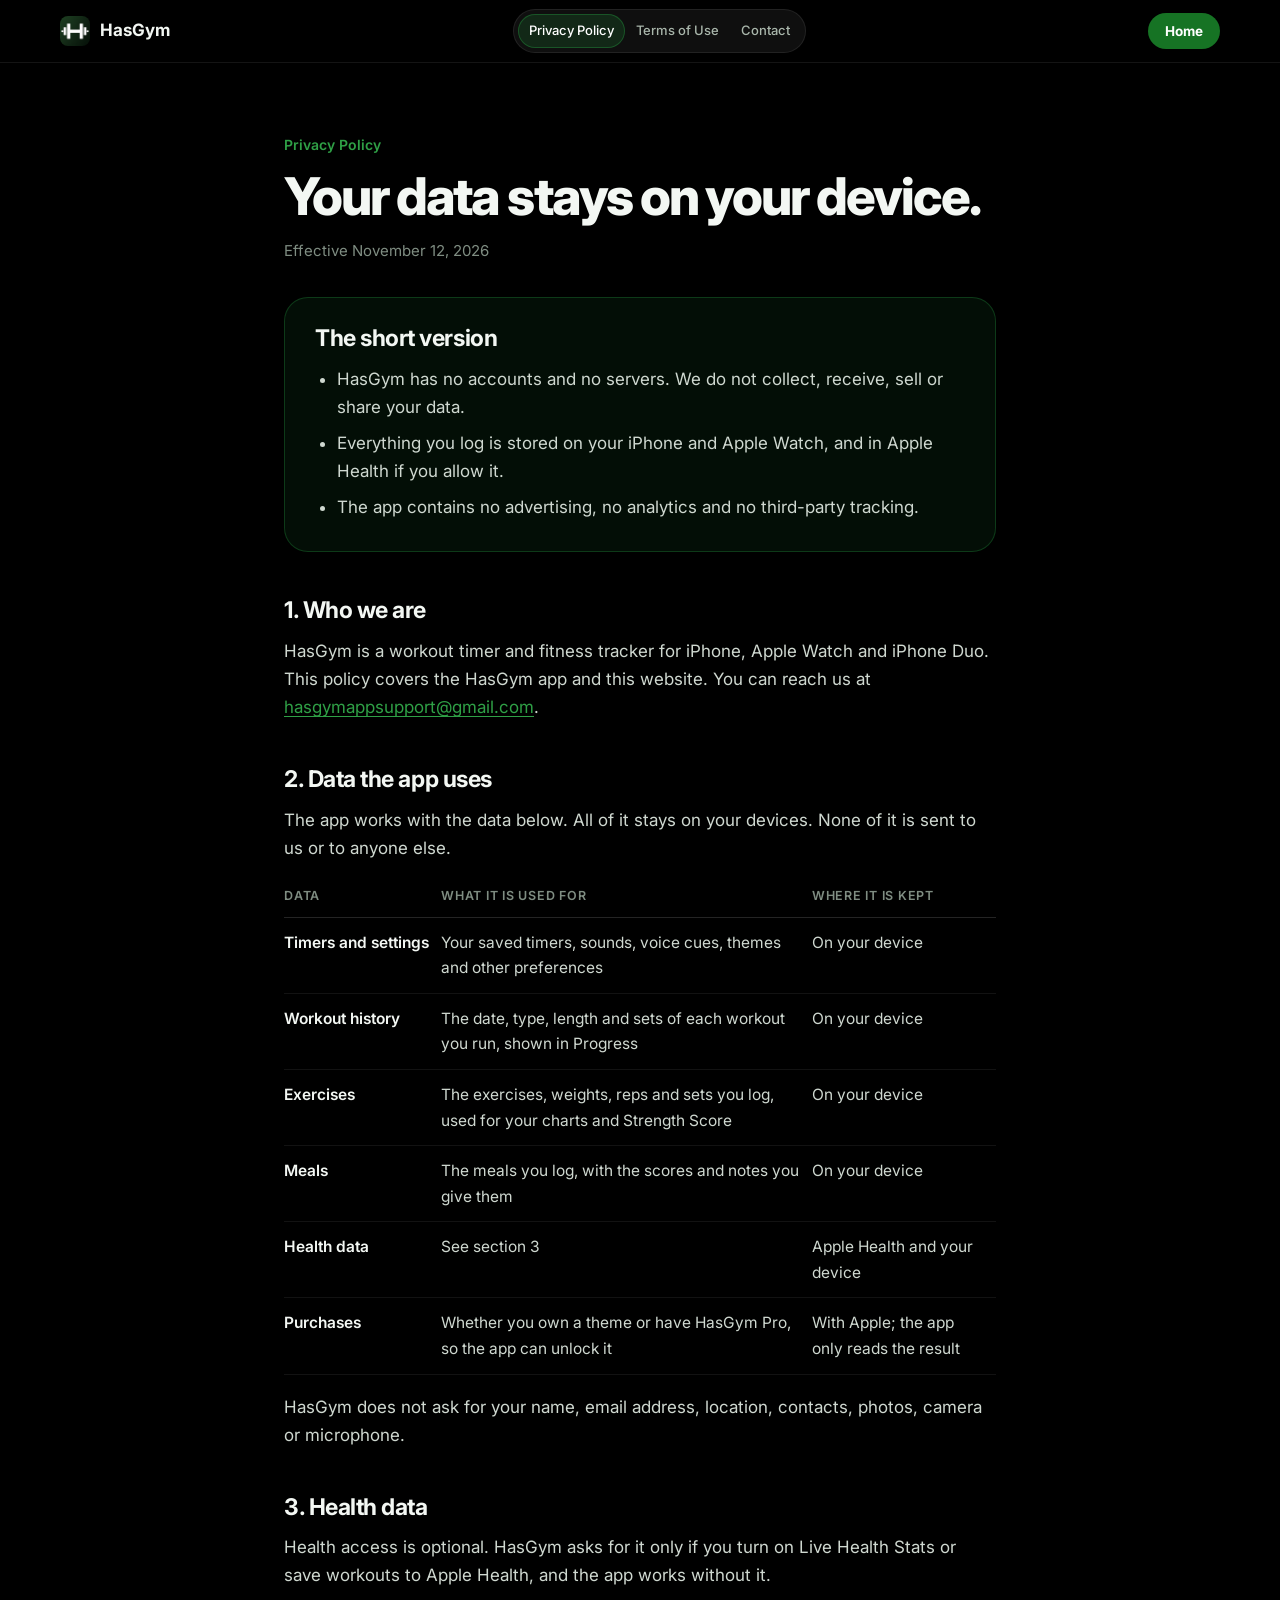
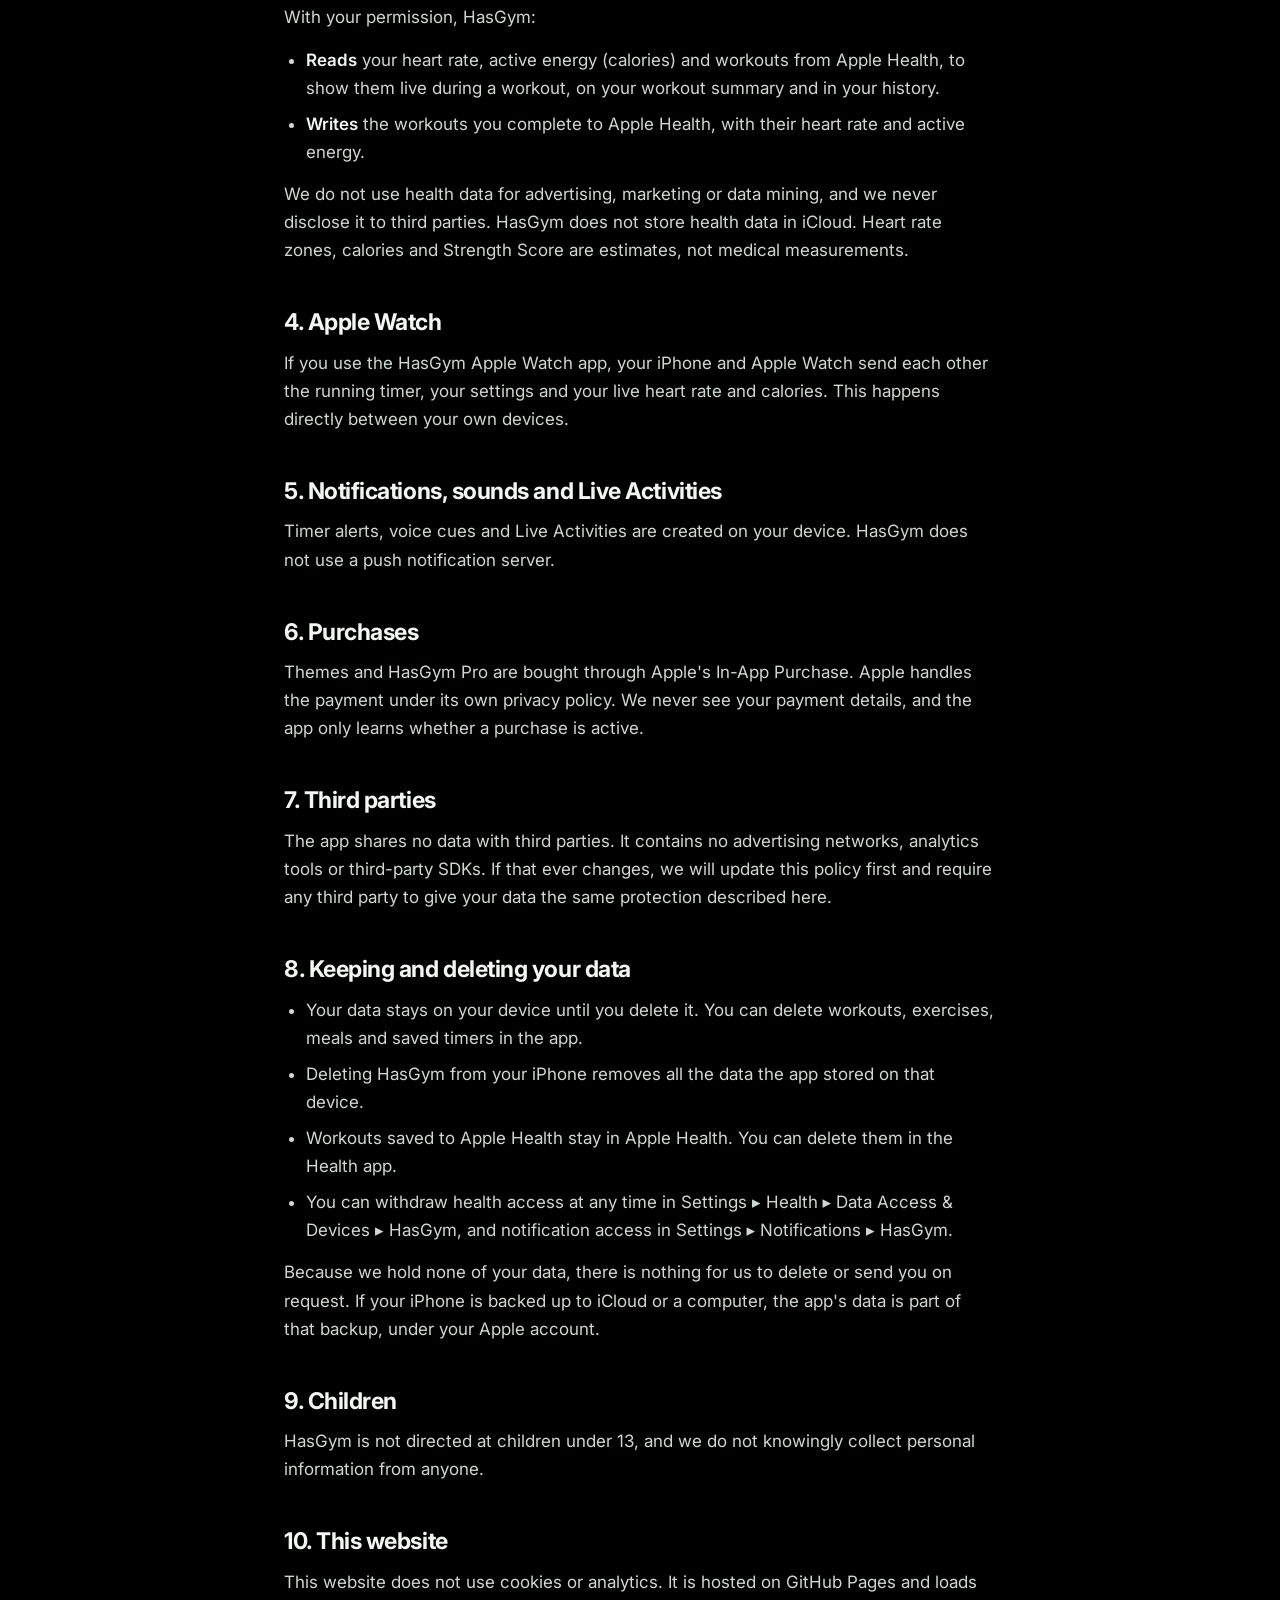
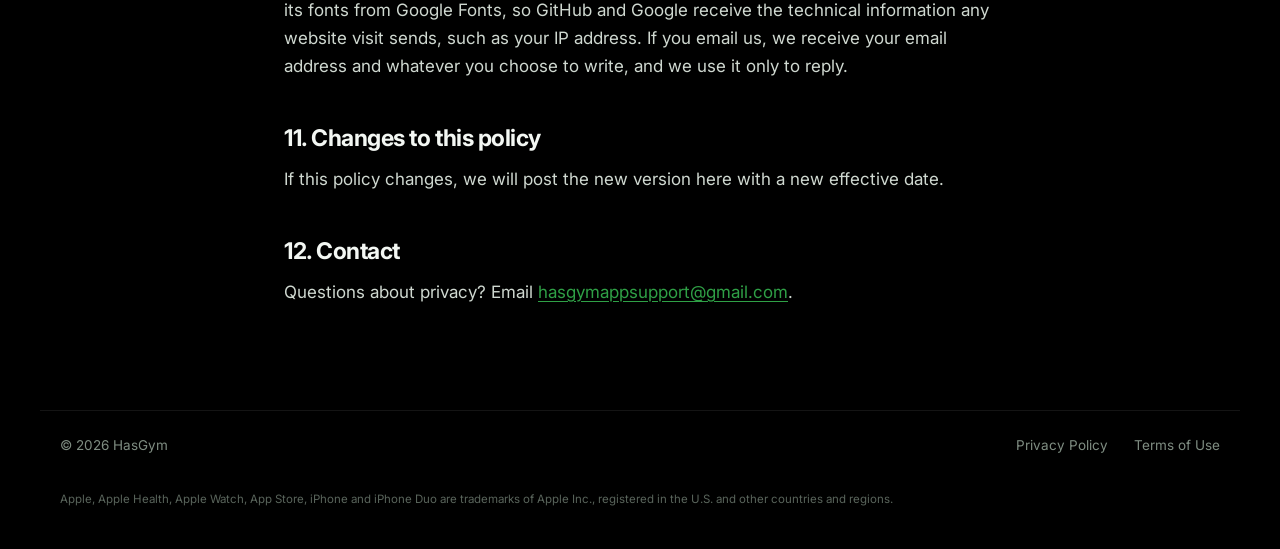
==== privacy-policy/index.html @ 9173196b "feat: add Privacy Policy and Terms of Use pages Both pages are linked from the home page footer. The" ====
<!doctype html>
<html lang="en"><head><meta charset="utf-8"><meta name="viewport" content="width=device-width, initial-scale=1">
<title>Privacy Policy · HasGym</title>
<meta name="description" content="HasGym has no accounts and no servers. Your data stays on your device and in Apple Health.">
<meta name="theme-color" content="#000000"><link rel="icon" href="../assets/icon.png">
<link rel="preconnect" href="https://fonts.googleapis.com"><link rel="preconnect" href="https://fonts.gstatic.com" crossorigin>
<link href="https://fonts.googleapis.com/css2?family=Inter:wght@400;500;600;700;800&display=swap" rel="stylesheet">
<link rel="stylesheet" href="../site.css?v=1794544384"></head><body>

<header class="hg-top scrolled"><div class="hg-w"><a class="hg-brand" href="../"><img src="../assets/icon.png" alt="">HasGym</a>
<nav class="hg-nav hg-nav-legal" aria-label="Legal"><a href="../privacy-policy/" class="on">Privacy Policy</a><a href="../terms-of-use/">Terms of Use</a><a href="../#contact">Contact</a></nav>
<a class="hg-dl" href="../">Home</a></div></header>

<main class="hg-legal">
<p class="hg-eb">Privacy Policy</p>
<h1>Your data stays on your device.</h1>
<p class="hg-date">Effective November 12, 2026</p>

<div class="hg-sum"><h2>The short version</h2>
<ul><li>HasGym has no accounts and no servers. We do not collect, receive, sell or share your data.</li>
<li>Everything you log is stored on your iPhone and Apple Watch, and in Apple Health if you allow it.</li>
<li>The app contains no advertising, no analytics and no third-party tracking.</li></ul></div>

<h2>1. Who we are</h2>
<p>HasGym is a workout timer and fitness tracker for iPhone, Apple Watch and iPhone Duo. This policy covers the HasGym app and this website. You can reach us at <a href="mailto:hasgymappsupport@gmail.com">hasgymappsupport@gmail.com</a>.</p>

<h2>2. Data the app uses</h2>
<p>The app works with the data below. All of it stays on your devices. None of it is sent to us or to anyone else.</p>
<table><thead><tr><th>Data</th><th>What it is used for</th><th>Where it is kept</th></tr></thead><tbody>
<tr><td>Timers and settings</td><td>Your saved timers, sounds, voice cues, themes and other preferences</td><td>On your device</td></tr>
<tr><td>Workout history</td><td>The date, type, length and sets of each workout you run, shown in Progress</td><td>On your device</td></tr>
<tr><td>Exercises</td><td>The exercises, weights, reps and sets you log, used for your charts and Strength Score</td><td>On your device</td></tr>
<tr><td>Meals</td><td>The meals you log, with the scores and notes you give them</td><td>On your device</td></tr>
<tr><td>Health data</td><td>See section 3</td><td>Apple Health and your device</td></tr>
<tr><td>Purchases</td><td>Whether you own a theme or have HasGym Pro, so the app can unlock it</td><td>With Apple; the app only reads the result</td></tr>
</tbody></table>
<p>HasGym does not ask for your name, email address, location, contacts, photos, camera or microphone.</p>

<h2>3. Health data</h2>
<p>Health access is optional. HasGym asks for it only if you turn on Live Health Stats or save workouts to Apple Health, and the app works without it.</p>
<p>With your permission, HasGym:</p>
<ul><li><strong>Reads</strong> your heart rate, active energy (calories) and workouts from Apple Health, to show them live during a workout, on your workout summary and in your history.</li>
<li><strong>Writes</strong> the workouts you complete to Apple Health, with their heart rate and active energy.</li></ul>
<p>We do not use health data for advertising, marketing or data mining, and we never disclose it to third parties. HasGym does not store health data in iCloud. Heart rate zones, calories and Strength Score are estimates, not medical measurements.</p>

<h2>4. Apple Watch</h2>
<p>If you use the HasGym Apple Watch app, your iPhone and Apple Watch send each other the running timer, your settings and your live heart rate and calories. This happens directly between your own devices.</p>

<h2>5. Notifications, sounds and Live Activities</h2>
<p>Timer alerts, voice cues and Live Activities are created on your device. HasGym does not use a push notification server.</p>

<h2>6. Purchases</h2>
<p>Themes and HasGym Pro are bought through Apple's In-App Purchase. Apple handles the payment under its own privacy policy. We never see your payment details, and the app only learns whether a purchase is active.</p>

<h2>7. Third parties</h2>
<p>The app shares no data with third parties. It contains no advertising networks, analytics tools or third-party SDKs. If that ever changes, we will update this policy first and require any third party to give your data the same protection described here.</p>

<h2>8. Keeping and deleting your data</h2>
<ul><li>Your data stays on your device until you delete it. You can delete workouts, exercises, meals and saved timers in the app.</li>
<li>Deleting HasGym from your iPhone removes all the data the app stored on that device.</li>
<li>Workouts saved to Apple Health stay in Apple Health. You can delete them in the Health app.</li>
<li>You can withdraw health access at any time in Settings ▸ Health ▸ Data Access &amp; Devices ▸ HasGym, and notification access in Settings ▸ Notifications ▸ HasGym.</li></ul>
<p>Because we hold none of your data, there is nothing for us to delete or send you on request. If your iPhone is backed up to iCloud or a computer, the app's data is part of that backup, under your Apple account.</p>

<h2>9. Children</h2>
<p>HasGym is not directed at children under 13, and we do not knowingly collect personal information from anyone.</p>

<h2>10. This website</h2>
<p>This website does not use cookies or analytics. It is hosted on GitHub Pages and loads its fonts from Google Fonts, so GitHub and Google receive the technical information any website visit sends, such as your IP address. If you email us, we receive your email address and whatever you choose to write, and we use it only to reply.</p>

<h2>11. Changes to this policy</h2>
<p>If this policy changes, we will post the new version here with a new effective date.</p>

<h2>12. Contact</h2>
<p>Questions about privacy? Email <a href="mailto:hasgymappsupport@gmail.com">hasgymappsupport@gmail.com</a>.</p>
</main>

<footer class="hg-foot"><div class="hg-w"><span>© 2026 HasGym</span><nav><a href="../privacy-policy/">Privacy Policy</a><a href="../terms-of-use/">Terms of Use</a></nav></div>
<p class="hg-tm">Apple, Apple Health, Apple Watch, App Store, iPhone and iPhone Duo are trademarks of Apple Inc., registered in the U.S. and other countries and regions.</p></footer>
</body></html>
---- site.css ----
*{box-sizing:border-box;margin:0;padding:0}
:root{--g:#2fa046;--g-deep:#167324}
html{background:#000;scroll-behavior:smooth;scroll-padding-top:70px}
body{color:#f3f7f3;font:400 17px/1.5 Inter,system-ui,sans-serif;-webkit-font-smoothing:antialiased;overflow-x:hidden}
a{color:inherit;text-decoration:none}
img{display:block;max-width:100%}
.hg-w{max-width:1200px;margin:0 auto;padding:0 20px}
/* sticky header */
.hg-top{position:sticky;top:0;z-index:20;transition:background .3s,border-color .3s;border-bottom:1px solid transparent}
.hg-top.scrolled{background:rgba(0,0,0,.72);backdrop-filter:blur(20px);-webkit-backdrop-filter:blur(20px);border-color:rgba(255,255,255,.08)}
.hg-top .hg-w{display:flex;align-items:center;justify-content:space-between;height:62px}
.hg-brand{display:flex;align-items:center;gap:10px;font-weight:700;font-size:17px}.hg-brand img{width:30px;height:30px;border-radius:8px}
.hg-nav{position:relative;display:flex;padding:4px;border-radius:999px;background:rgba(255,255,255,.06);border:1px solid rgba(255,255,255,.08)}
.hg-nav i{position:absolute;top:4px;bottom:4px;left:0;border-radius:999px;background:rgba(34,140,58,.2);box-shadow:inset 0 0 0 1px rgba(34,140,58,.45);opacity:0;transition:transform .4s cubic-bezier(.2,.8,.2,1),width .4s,opacity .3s}
.hg-nav a{position:relative;padding:7px 15px;font-size:13.5px;font-weight:500;color:#a9b6ab;border-radius:999px;transition:color .3s}
.hg-nav a.on{color:#fff}
.hg-dl{padding:8px 17px;border-radius:999px;background:var(--g-deep);color:#fff;font-weight:700;font-size:13.5px}
/* hero */
.hg-hero{position:relative;text-align:center;padding:64px 0 0;overflow:hidden}
.hg-eb{font-size:14px;font-weight:600;color:var(--g)}
h1{font-size:96px;line-height:.98;letter-spacing:-.05em;font-weight:800;margin:16px 0 22px}
h1 em{font-style:normal;background:linear-gradient(95deg,#3fae55,#23873a 55%,#145f24);-webkit-background-clip:text;background-clip:text;color:transparent}
.hg-sub{font-size:21px;color:#a9b6ab;max-width:640px;margin:0 auto;line-height:1.4}
.hg-sub b{color:#f3f7f3;font-weight:600}
.hg-cta{display:flex;gap:14px;justify-content:center;align-items:center;margin-top:32px}
.hg-store{display:inline-flex;align-items:center;gap:10px;padding:14px 26px;border-radius:999px;background:#fff;color:#000;font-weight:700;font-size:16px}
.hg-more{padding:14px 18px;color:var(--g);font-weight:600;font-size:16px}
.hg-trio{position:relative;display:flex;justify-content:center;align-items:center;gap:44px;margin-top:64px;padding-bottom:26px}
.hg-trio::before{content:"";position:absolute;left:50%;top:50%;width:1100px;height:640px;transform:translate(-50%,-50%);background:radial-gradient(closest-side,rgba(55,168,76,.3),rgba(22,115,36,.08) 60%,transparent);pointer-events:none}
.hg-trio>div{position:relative}
.hg-livecap{display:inline-flex;align-items:center;gap:9px;margin:6px 0 0;font-size:13.5px;color:#8b998e}
.hg-livecap::before{content:"";width:8px;height:8px;border-radius:50%;background:var(--g);box-shadow:0 0 0 0 rgba(34,140,58,.6);animation:hgpulse 2s infinite}
@keyframes hgpulse{to{box-shadow:0 0 0 10px rgba(34,140,58,0)}}
/* sections */
.hg-s{padding:120px 0 0}
.hg-hd{text-align:center;margin-bottom:56px}
h2{font-size:60px;line-height:1.02;letter-spacing:-.045em;font-weight:800;margin-top:12px}
h2 span,.hg-p h3 span{color:#6f7d72}
.hg-lead{font-size:19px;color:#a9b6ab;max-width:620px;margin:18px auto 0}
.hg-ov{display:grid;grid-template-columns:repeat(4,1fr);gap:16px}
.hg-oc{position:relative;display:block;height:500px;padding:26px 26px 0;border-radius:32px;overflow:hidden;border:1px solid rgba(255,255,255,.07);
  background:radial-gradient(120% 70% at 50% 0,#1a3b20 0,#0c180e 55%,#070a08 100%);transition:transform .3s,border-color .3s}
.hg-oc:hover{transform:translateY(-4px);border-color:rgba(34,140,58,.4)}
.hg-oc small{font:600 12px "JetBrains Mono",monospace;color:var(--g);letter-spacing:.06em}
.hg-oc h3{font-size:23px;letter-spacing:-.02em;margin:8px 0 6px;font-weight:700}
.hg-oc p{color:#a9b6ab;font-size:15px;line-height:1.4}
.hg-oc .hg-ph{position:absolute;left:50%;top:430px;transform:translateX(-50%)}
.no-anim *,.no-anim *::before{transition:none!important}
.hg-p{position:relative;border-radius:44px;overflow:hidden;border:1px solid rgba(255,255,255,.07);display:grid;grid-template-columns:1fr 1.15fr;align-items:center;
  background:radial-gradient(80% 90% at 72% 10%,#1a3b20 0,#0b150d 55%,#060907 100%)}
.hg-p.rev{grid-template-columns:1.15fr 1fr;background:radial-gradient(80% 90% at 28% 10%,#1a3b20 0,#0b150d 55%,#060907 100%)}
.hg-p.rev .hg-tx{order:2}
.hg-p.wide{grid-template-columns:1fr;text-align:center;background:radial-gradient(70% 70% at 50% 30%,#1c3f22 0,#0b150d 55%,#060907 100%)}
.hg-tx{padding:64px}
.hg-p.wide .hg-tx{padding:70px 64px 0}
.hg-p h3{font-size:48px;letter-spacing:-.04em;line-height:1.03;font-weight:800;margin-top:10px}
.hg-p h3 span{display:block}
.hg-tx>p:not(.hg-eb){color:#a9b6ab;font-size:18px;margin-top:18px;max-width:440px}
.hg-p.wide .hg-tx>p:not(.hg-eb){margin-inline:auto;max-width:600px}
.hg-ck{list-style:none;margin-top:26px;display:grid;gap:13px;color:#cfd8d0;font-size:16.5px}
.hg-ck li{display:flex;gap:12px}.hg-ck li::before{content:"";flex:none;width:20px;height:20px;margin-top:3px;border-radius:50%;background:var(--g-deep) url("data:image/svg+xml,%3Csvg xmlns='http://www.w3.org/2000/svg' viewBox='0 0 20 20'%3E%3Cpath d='M5.5 10.5l3 3 6-7' fill='none' stroke='%23fff' stroke-width='2.2' stroke-linecap='round' stroke-linejoin='round'/%3E%3C/svg%3E")}
.hg-types{margin-top:26px;display:grid;gap:10px}
.hg-types div{display:grid;grid-template-columns:104px 1fr;align-items:center;padding:13px 18px;border-radius:16px;background:rgba(255,255,255,.055);border:1px solid rgba(255,255,255,.06);font-size:15.5px;color:#cfd8d0}
.hg-types b{font-size:12px;letter-spacing:.08em}
.hg-vis{position:relative;display:flex;justify-content:center;align-items:center;padding:56px 24px}
.hg-watches{display:flex;gap:26px;align-items:flex-end}
.hg-watches figure{text-align:center}.hg-watches figcaption{margin-top:14px;font-size:12px;font-weight:700;letter-spacing:.1em}
.hg-note{margin:0 auto;padding:8px 16px;border-radius:999px;border:1px dashed rgba(255,255,255,.2);font-size:13px;color:#8b998e;width:max-content}
/* device frames with real screenshots */
.hg-ph{flex:none}
/* end */
.hg-end{margin-top:120px;padding:90px 0 80px;text-align:center;background:radial-gradient(50% 100% at 50% 100%,rgba(55,168,76,.3),transparent)}
.hg-end>.hg-w>img{width:92px;border-radius:23px;margin:0 auto 28px;box-shadow:0 20px 60px rgba(34,140,58,.3)}
.hg-contact{max-width:640px;margin:70px auto 0;padding:34px 40px;border-radius:32px;background:rgba(255,255,255,.055);border:1px solid rgba(255,255,255,.08);display:flex;justify-content:space-between;align-items:center;gap:24px;text-align:left}
.hg-contact h3{font-size:22px;letter-spacing:-.02em}.hg-contact p{color:#a9b6ab;font-size:15px;margin-top:4px}
.hg-mail{flex:none;padding:12px 20px;border-radius:999px;border:1px solid rgba(34,140,58,.5);color:var(--g);font-weight:600;font-size:15px}
.hg-foot .hg-w{display:flex;justify-content:space-between;padding-block:24px 36px;border-top:1px solid rgba(255,255,255,.08);color:#7f8d82;font-size:13.5px}
.hg-foot nav{display:flex;gap:26px}.hg-foot a:hover{color:#fff}
.hg-tm{max-width:1200px;margin:0 auto;padding:0 20px 40px;color:#59645b;font-size:11.5px;line-height:1.5}

/* live synced screens (hero) */
.lv{position:relative;overflow:hidden;color:#fff;font:500 15px/1.25 Inter,system-ui,sans-serif;text-align:left;--ph:#ffa726;
  background:radial-gradient(130% 70% at 50% 6%,#5e3712 0,#3b220b 40%,#1b1006 76%,#0a0603 100%)}
.lv::before{content:"";position:absolute;inset:0;opacity:0;transition:opacity .7s;background:radial-gradient(130% 70% at 50% 6%,#16365a 0,#0f2440 40%,#081322 76%,#04080f 100%)}
.lv[data-phase=rest]{--ph:#5ac8fa}.lv[data-phase=rest]::before{opacity:1}
.lv>*{position:relative}
.lv b,.lv .lv-pill{font-family:Barlow,Inter,sans-serif;font-weight:600}
.lv svg{display:block}
.lv-hd{text-align:center;font-size:14px;font-weight:600;letter-spacing:.14em;color:rgba(255,255,255,.62);padding-top:24px;line-height:1.5}
.lv-hd small{display:block;font-size:12px;letter-spacing:.16em;color:rgba(255,255,255,.45)}
.lv-x{position:absolute!important;right:18px;top:60px;width:42px;height:42px;border-radius:50%;background:rgba(255,255,255,.12);border:1px solid rgba(255,255,255,.14);display:grid;place-items:center;color:#ff6b5e;font-size:17px}
.lv-ring{position:relative;margin:18px auto 0}
.lv-ring svg{width:100%;height:100%;transform:rotate(-90deg)}
.lv-ring circle{fill:none;stroke-width:3.4}.lv-ring .tr{stroke:rgba(255,255,255,.13)}.lv-ring .pr{stroke:var(--ph);stroke-linecap:round;transition:stroke .5s}
.lv-rc{position:absolute;inset:0;display:grid;place-content:center;justify-items:center;gap:6px}
.lv-pill{padding:3px 18px;border-radius:999px;background:var(--ph);color:#fff;font-size:19px;letter-spacing:.06em;transition:background .5s}
.lv-rc b{font-size:88px;line-height:1;letter-spacing:-.01em}
.lv-row{display:flex;justify-content:space-between;align-items:baseline;margin:26px 24px 8px;font-size:15px;color:rgba(255,255,255,.6)}
.lv-row b{font-size:23px;color:#fff}
.lv-bar{display:block;height:6px;margin:0 24px;border-radius:6px;background:rgba(255,255,255,.14);overflow:hidden}.lv-bar i{display:block;height:100%;background:#fff;border-radius:6px;min-width:3px}
.lv-cards{display:grid;grid-template-columns:1fr 1fr;gap:12px;margin:16px 24px 0}
.lv-cards>div{height:76px;border-radius:18px;background:rgba(255,255,255,.08);border:1px solid rgba(255,255,255,.08);display:grid;place-content:center;justify-items:center;gap:5px}
.lv-cards p{font-size:14px;color:rgba(255,255,255,.6)}.lv-cards b{font-size:32px;color:#fff;line-height:1;margin-right:4px}
.lv-cards small{font-size:11px;letter-spacing:.1em;color:rgba(255,255,255,.6)}
.lv-heart{color:#ff453a;margin-right:6px;font-size:1.25em}
.lv-cards em{display:flex;gap:4px}.lv-cards em i{width:16px;height:3.5px;border-radius:2px;background:rgba(255,255,255,.2)}
.lv em i.on.z0{background:#5ac8fa}.lv em i.on.z1{background:#4cd964}.lv em i.on.z2{background:#ffd60a}.lv em i.on.z3{background:#ff9f0a}.lv em i.on.z4{background:#ff5a4f}
.lv-dots{position:absolute!important;left:0;right:0;bottom:166px;display:flex;justify-content:center;gap:14px}.lv-dots i{width:7px;height:7px;border-radius:50%;background:rgba(255,255,255,.3)}.lv-dots i.on{background:#fff}
.lv-ct{position:absolute!important;left:0;right:0;bottom:56px;display:flex;justify-content:center;align-items:center;gap:30px}
.lv-ct span{width:76px;height:76px;border-radius:50%;background:rgba(255,255,255,.1);border:1px solid rgba(255,255,255,.1);display:grid;place-items:center}
.lv-ct span.p{width:102px;height:102px}.lv-ct svg{width:40%;height:40%;fill:#fff}
/* watch */
.lw-top{display:flex;justify-content:space-between;align-items:center;padding:0 10px;font-size:15px}.lw-top b{color:var(--ph);font-size:13px;letter-spacing:.06em;transition:color .5s}
.lw-g{display:grid;grid-template-columns:1fr 1fr;gap:5px;margin-top:5px}
.lw-g div{height:65px;border-radius:13px;background:rgba(255,255,255,.1);padding:14px 8px 0}
.lw-g b{display:block;font-size:26px;line-height:1}.lw-g small{font-size:8.5px;letter-spacing:.08em;color:rgba(255,255,255,.6)}
.hg-p.wide .shots{min-height:600px}

/* overview cards: whole devices */
.hg-oc{display:flex;flex-direction:column;height:auto;padding-bottom:28px}
.hg-oc p{min-height:63px}
.hg-oc .hg-ph{position:static;transform:none;margin:22px auto 0}
/* timer: log line */
.hg-log{margin-top:14px;padding:14px 18px;border-radius:16px;border:1px solid rgba(34,140,58,.35);background:rgba(34,140,58,.07)}
.hg-log small{font-size:11px;font-weight:700;letter-spacing:.09em;color:var(--g)}
.hg-log p{display:flex;justify-content:space-between;align-items:baseline;margin-top:4px}
.hg-log b{font-size:19px}.hg-log span{font:600 16px "JetBrains Mono",monospace;color:#cfd8d0}
.hg-p{grid-template-columns:minmax(520px,1fr) minmax(0,1.1fr)}
.hg-p.rev{grid-template-columns:minmax(0,1.1fr) minmax(480px,1fr)}
.hg-p.wide{grid-template-columns:minmax(0,1fr)}
.hg-vis{min-width:0}
.hg-log p{white-space:nowrap;gap:16px}
.hg-p.wide .shots{min-height:680px}
.lv .sb{display:flex;justify-content:space-between;align-items:center;padding:21px 36px 0;font:700 15px Inter,sans-serif}
.lv .sb svg{width:78px;height:14px;fill:#fff}
.hg-wsec .hg-ck{display:flex;justify-content:center;gap:34px;flex-wrap:wrap}
.hg-wsec .hg-vis{padding:44px 24px 56px}
.hg-watches{gap:56px}
.lv-watch{padding:12px 10px 0}
.hg-oc .hg-ph:has(.fr-watch){margin-block:auto}
.hg-watches{gap:10px}
/* progress gallery: whole phones, tallest in the middle */
.hg-gal{display:flex;justify-content:center;align-items:flex-end;gap:14px;padding:50px 20px 56px}
.hg-gal figure{text-align:center}
.hg-gal figcaption{margin-top:16px;font-size:13px;color:#a9b6ab;line-height:1.4}
.hg-gal figcaption b{display:block;font-size:15.5px;color:#fff}
.hg-gal figure.big figcaption b{color:var(--g)}
/* hero watch: the progress line runs around the timer card, like the phone ring */
.lw-big{position:relative;margin-top:6px;height:56px;border-radius:13px;background:rgba(255,255,255,.12);display:grid;place-items:center}
.lw-big b{font-size:40px;line-height:1}
.lw-big svg{position:absolute;inset:0;width:100%;height:100%;fill:none;stroke-width:4;stroke-linecap:round}
.lw-big .tk{stroke:rgba(255,255,255,.14)}.lw-big .f-wtrack{stroke:var(--ph);transition:stroke .5s}
.hg-nav a{padding:7px 13px}
.hg-nav a{padding:7px 11px;font-size:13px}
.hg-p.wide .shots{min-height:640px}
.hg-cue{width:100%;justify-self:center;box-sizing:border-box}
/* hero: iPhone and Apple Watch straight-on, at their real relative sizes */
.hg-stage{position:relative;display:flex;justify-content:center;align-items:center;gap:70px;margin-top:56px;padding-bottom:30px;zoom:.7}
.hg-stage::before{content:"";position:absolute;left:50%;top:50%;width:1300px;height:900px;transform:translate(-50%,-50%);background:radial-gradient(closest-side,rgba(34,140,58,.3),rgba(22,115,36,.08) 60%,transparent);pointer-events:none}
.hg-trio3{display:flex;justify-content:center;gap:14px}
.hg-gal{align-items:flex-start;gap:12px}
/* overview: the three timer setup pages fade in turn */
.hg-rot{display:grid}.hg-rot>img{grid-area:1/1;opacity:0;transition:opacity .8s}.hg-rot>img.on{opacity:1}
/* Apple's App Store badge, unmodified; clear space is at least a quarter of its height */
.hg-badge{display:block;margin:14px}.hg-badge img{display:block;height:55px;width:auto}
.hg-cta{gap:6px}
/* overview cards: tap for the next screen; they also change by themselves */
button.hg-oc{font:inherit;color:inherit;text-align:left;cursor:pointer;appearance:none;width:100%}
.hg-oc .hg-rot{align-self:center}
.hg-dots{display:flex;justify-content:center;gap:7px;margin-top:20px}
.hg-dots i{width:7px;height:7px;border-radius:50%;background:rgba(255,255,255,.25);transition:background .3s,width .3s}
.hg-dots i.on{background:var(--g);width:20px;border-radius:4px}
/* legal pages */
.hg-legal{max-width:760px;margin:0 auto;padding:70px 24px 90px;color:#cfd8d0;font-size:17px;line-height:1.65}
.hg-legal h1{font-size:52px;line-height:1.05;letter-spacing:-.04em;margin:14px 0 14px;color:#f3f7f3}
.hg-legal h2{font-size:23px;line-height:1.25;letter-spacing:-.02em;font-weight:700;margin:44px 0 12px;color:#f3f7f3}
.hg-legal h2 span{color:inherit}
.hg-legal p{margin:0 0 14px}.hg-legal ul{margin:0 0 14px 22px}.hg-legal li{margin-bottom:8px}
.hg-legal a{color:var(--g);text-decoration:underline;text-underline-offset:3px}
.hg-legal strong{color:#f3f7f3;font-weight:600}
.hg-date{color:#7f8d82;font-size:15px}
.hg-sum{margin:34px 0 0;padding:26px 30px 16px;border-radius:24px;background:rgba(34,140,58,.1);border:1px solid rgba(34,140,58,.35)}
.hg-sum h2{margin-top:0}
.hg-legal table{width:100%;border-collapse:collapse;margin:8px 0 18px;font-size:15.5px}
.hg-legal th{text-align:left;font-size:12.5px;letter-spacing:.06em;text-transform:uppercase;color:#7f8d82;font-weight:600;padding:10px 12px 10px 0;border-bottom:1px solid rgba(255,255,255,.14)}
.hg-legal td{padding:12px 12px 12px 0;border-bottom:1px solid rgba(255,255,255,.07);vertical-align:top}
.hg-legal td:first-child{color:#f3f7f3;font-weight:600;white-space:nowrap}
.hg-nav-legal a.on{background:rgba(34,140,58,.2);box-shadow:inset 0 0 0 1px rgba(34,140,58,.45)}
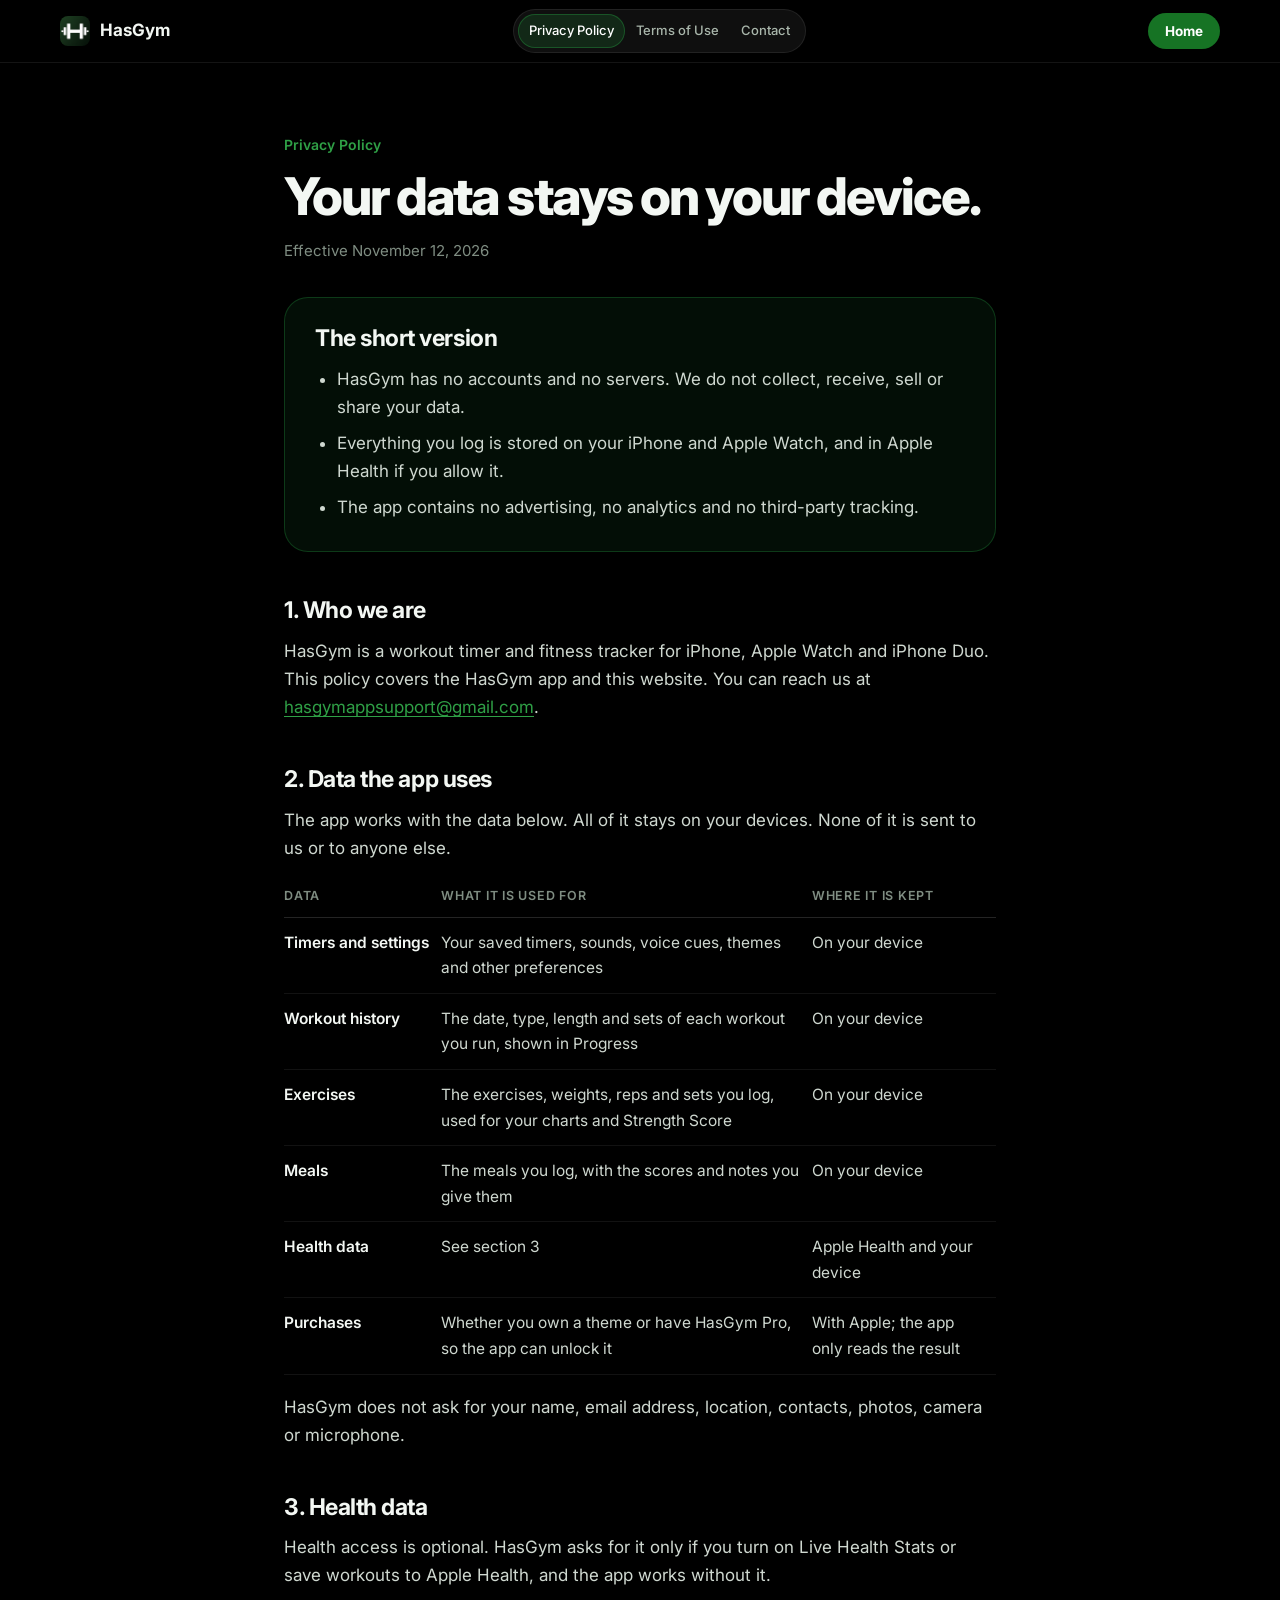
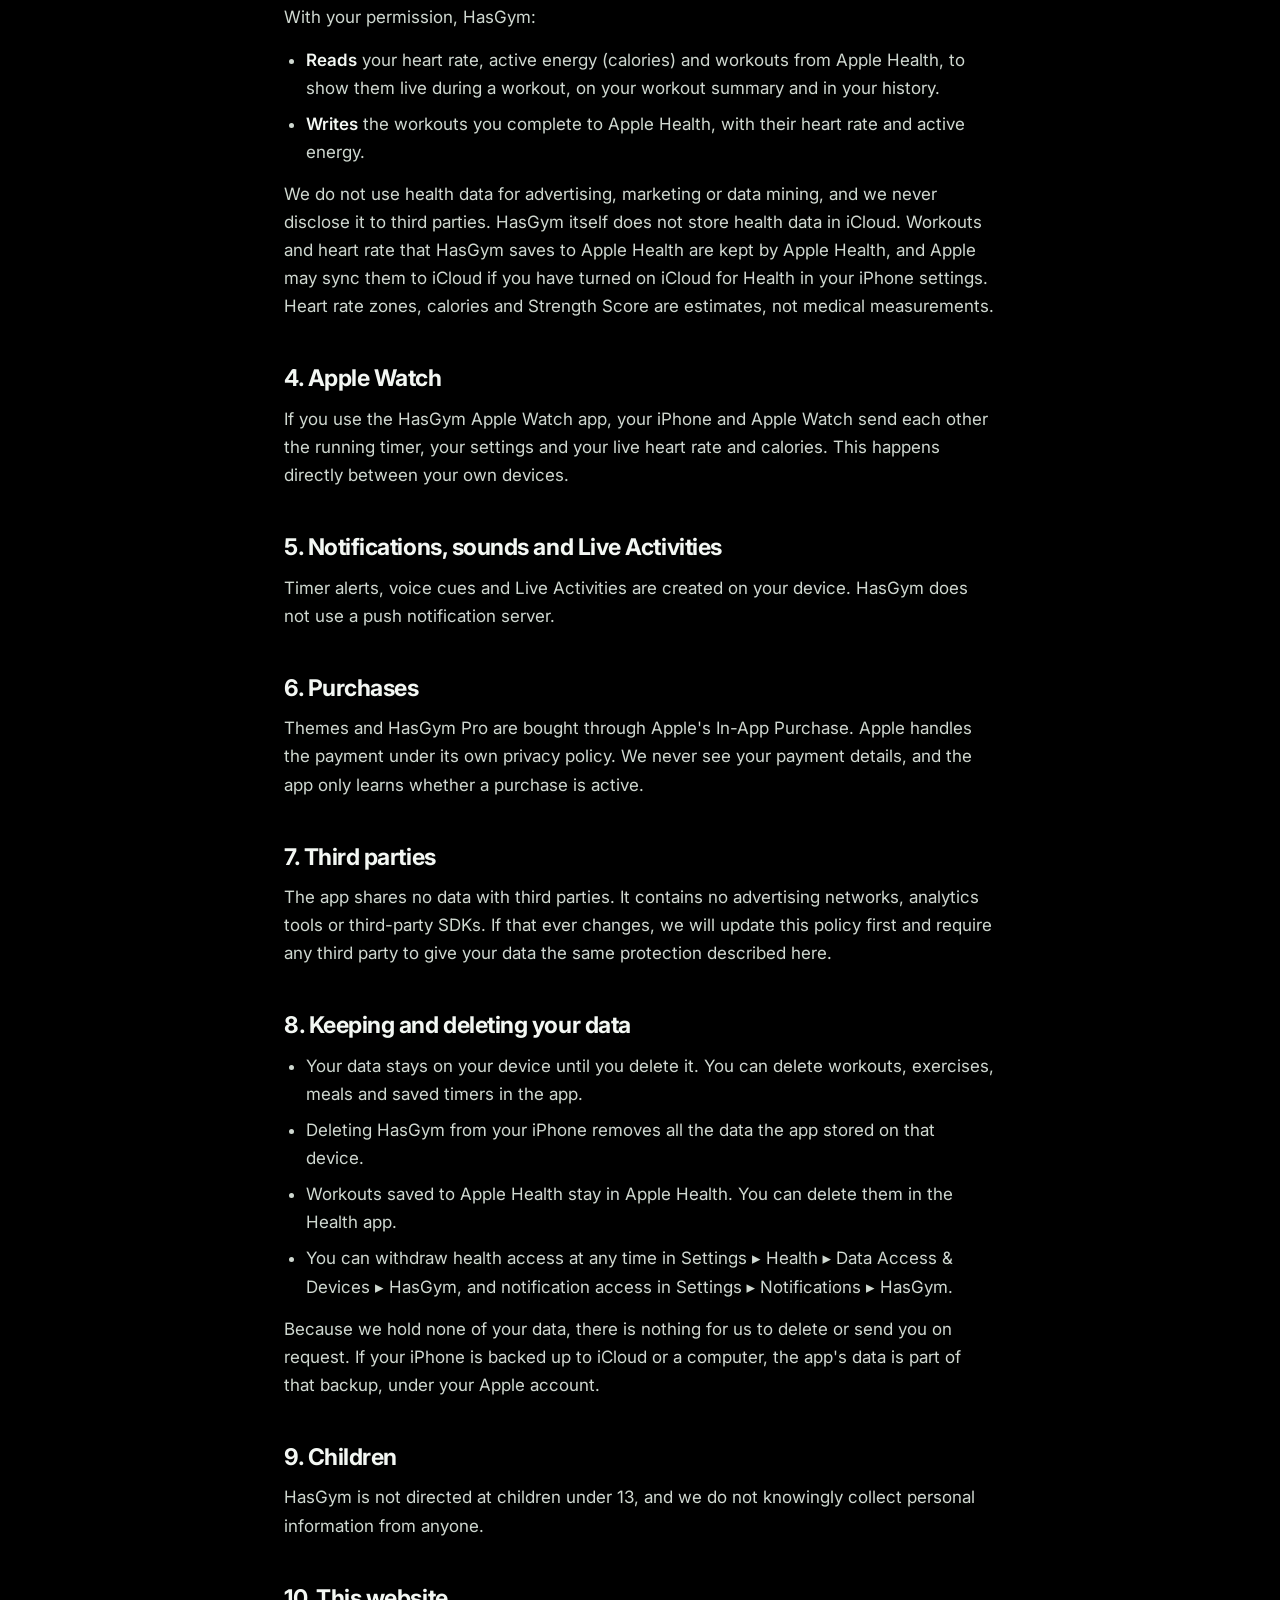
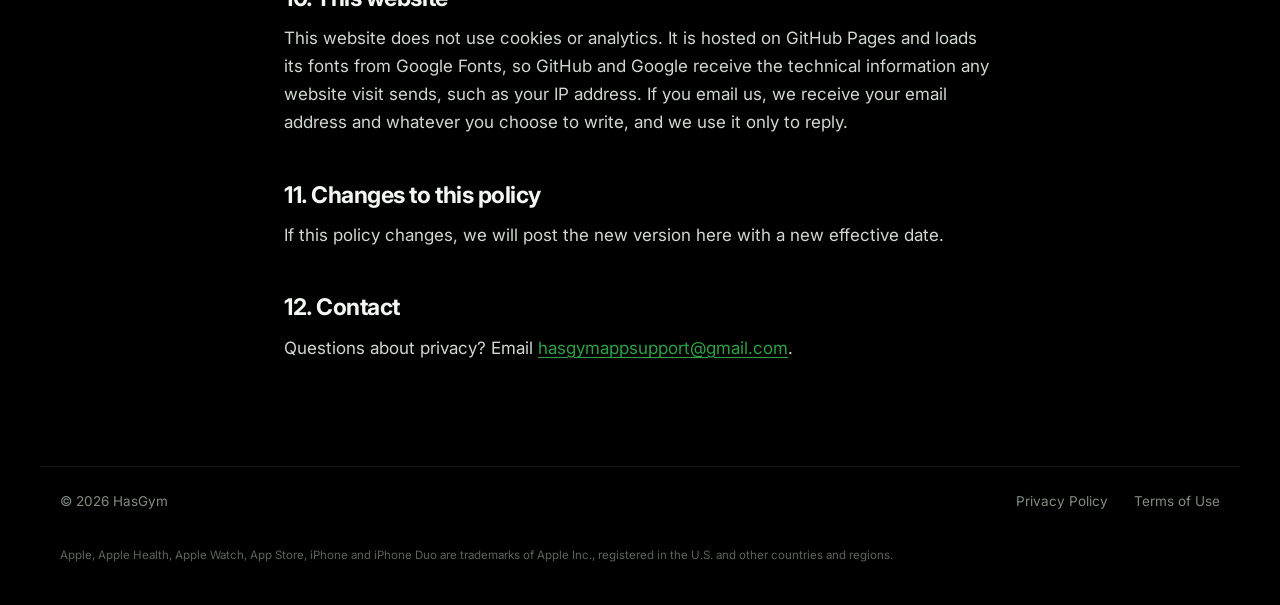
==== commit bf101cbf: "docs: add governing law and clarify Apple Health and iCloud The terms are governed by the laws of th" ====
--- a/privacy-policy/index.html
+++ b/privacy-policy/index.html
@@ -41,7 +41,7 @@
 <p>With your permission, HasGym:</p>
 <ul><li><strong>Reads</strong> your heart rate, active energy (calories) and workouts from Apple Health, to show them live during a workout, on your workout summary and in your history.</li>
 <li><strong>Writes</strong> the workouts you complete to Apple Health, with their heart rate and active energy.</li></ul>
-<p>We do not use health data for advertising, marketing or data mining, and we never disclose it to third parties. HasGym does not store health data in iCloud. Heart rate zones, calories and Strength Score are estimates, not medical measurements.</p>
+<p>We do not use health data for advertising, marketing or data mining, and we never disclose it to third parties. HasGym itself does not store health data in iCloud. Workouts and heart rate that HasGym saves to Apple Health are kept by Apple Health, and Apple may sync them to iCloud if you have turned on iCloud for Health in your iPhone settings. Heart rate zones, calories and Strength Score are estimates, not medical measurements.</p>
 
 <h2>4. Apple Watch</h2>
 <p>If you use the HasGym Apple Watch app, your iPhone and Apple Watch send each other the running timer, your settings and your live heart rate and calories. This happens directly between your own devices.</p>
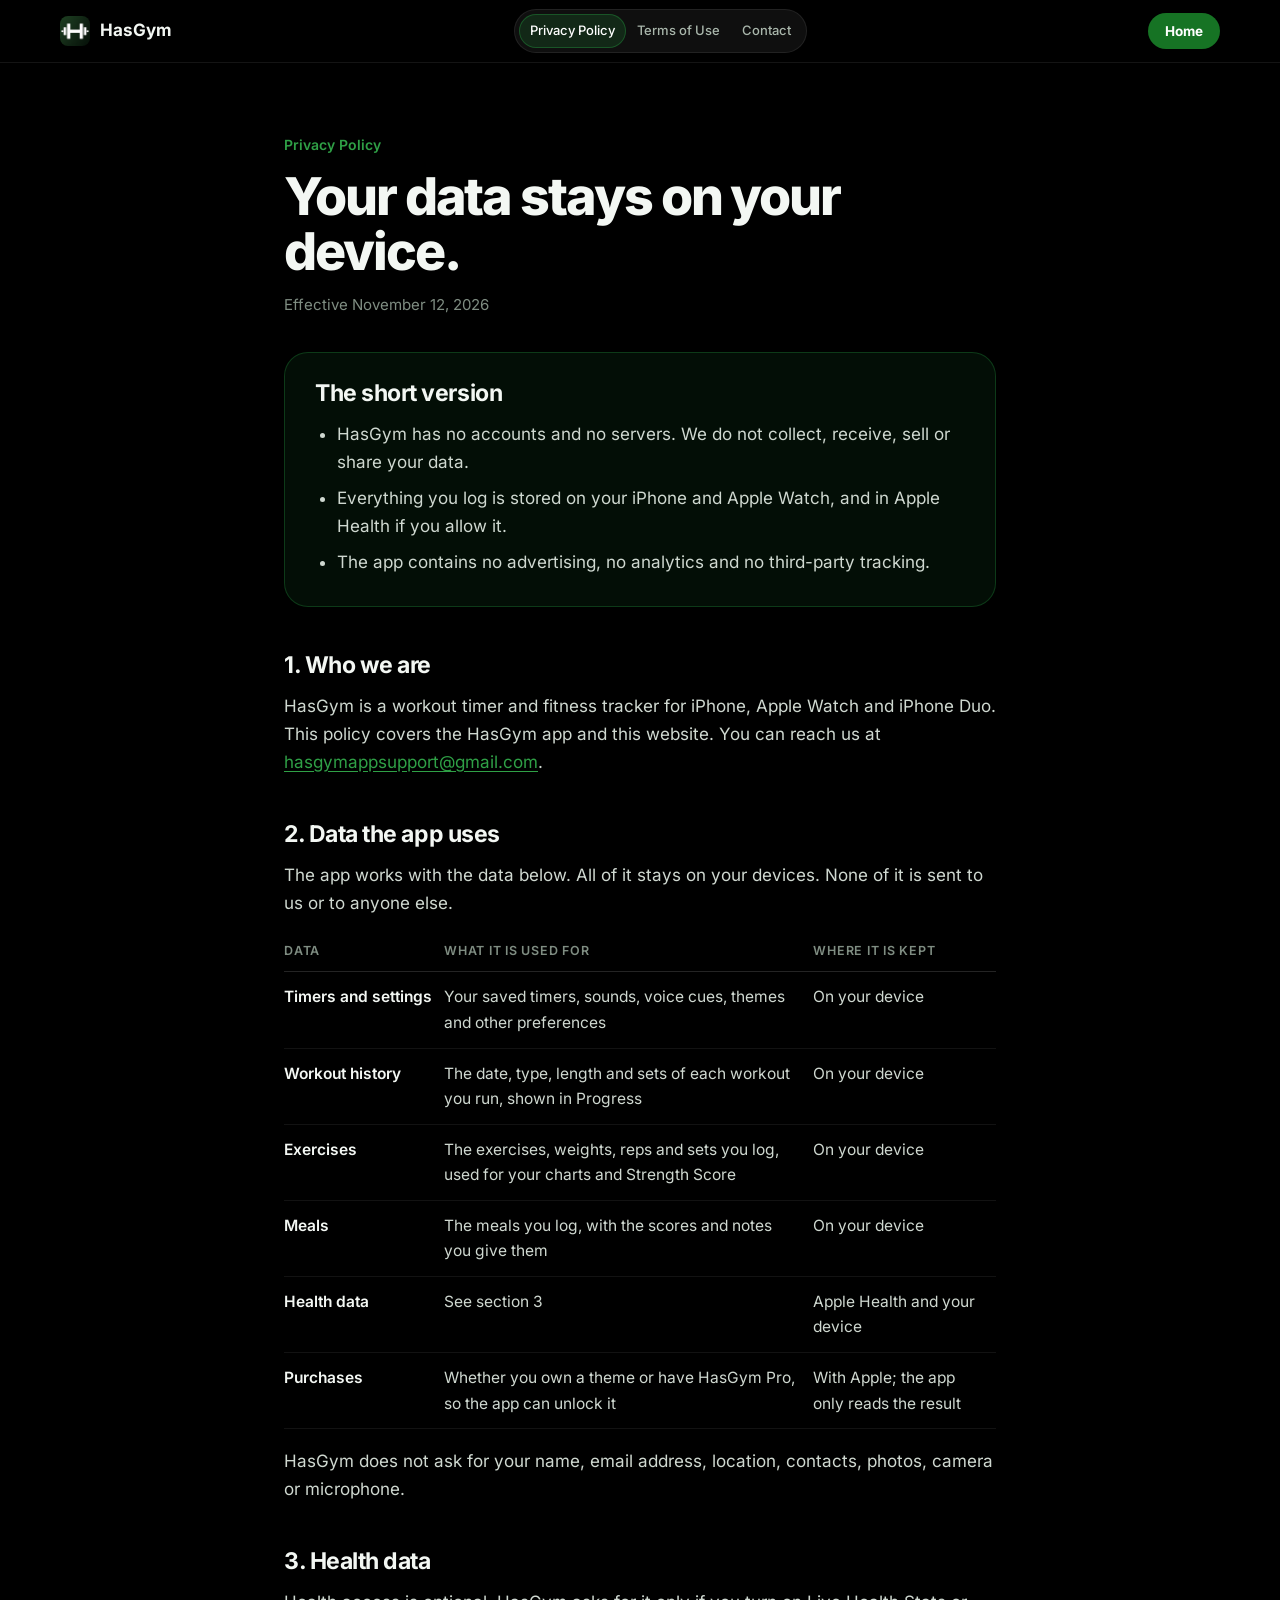
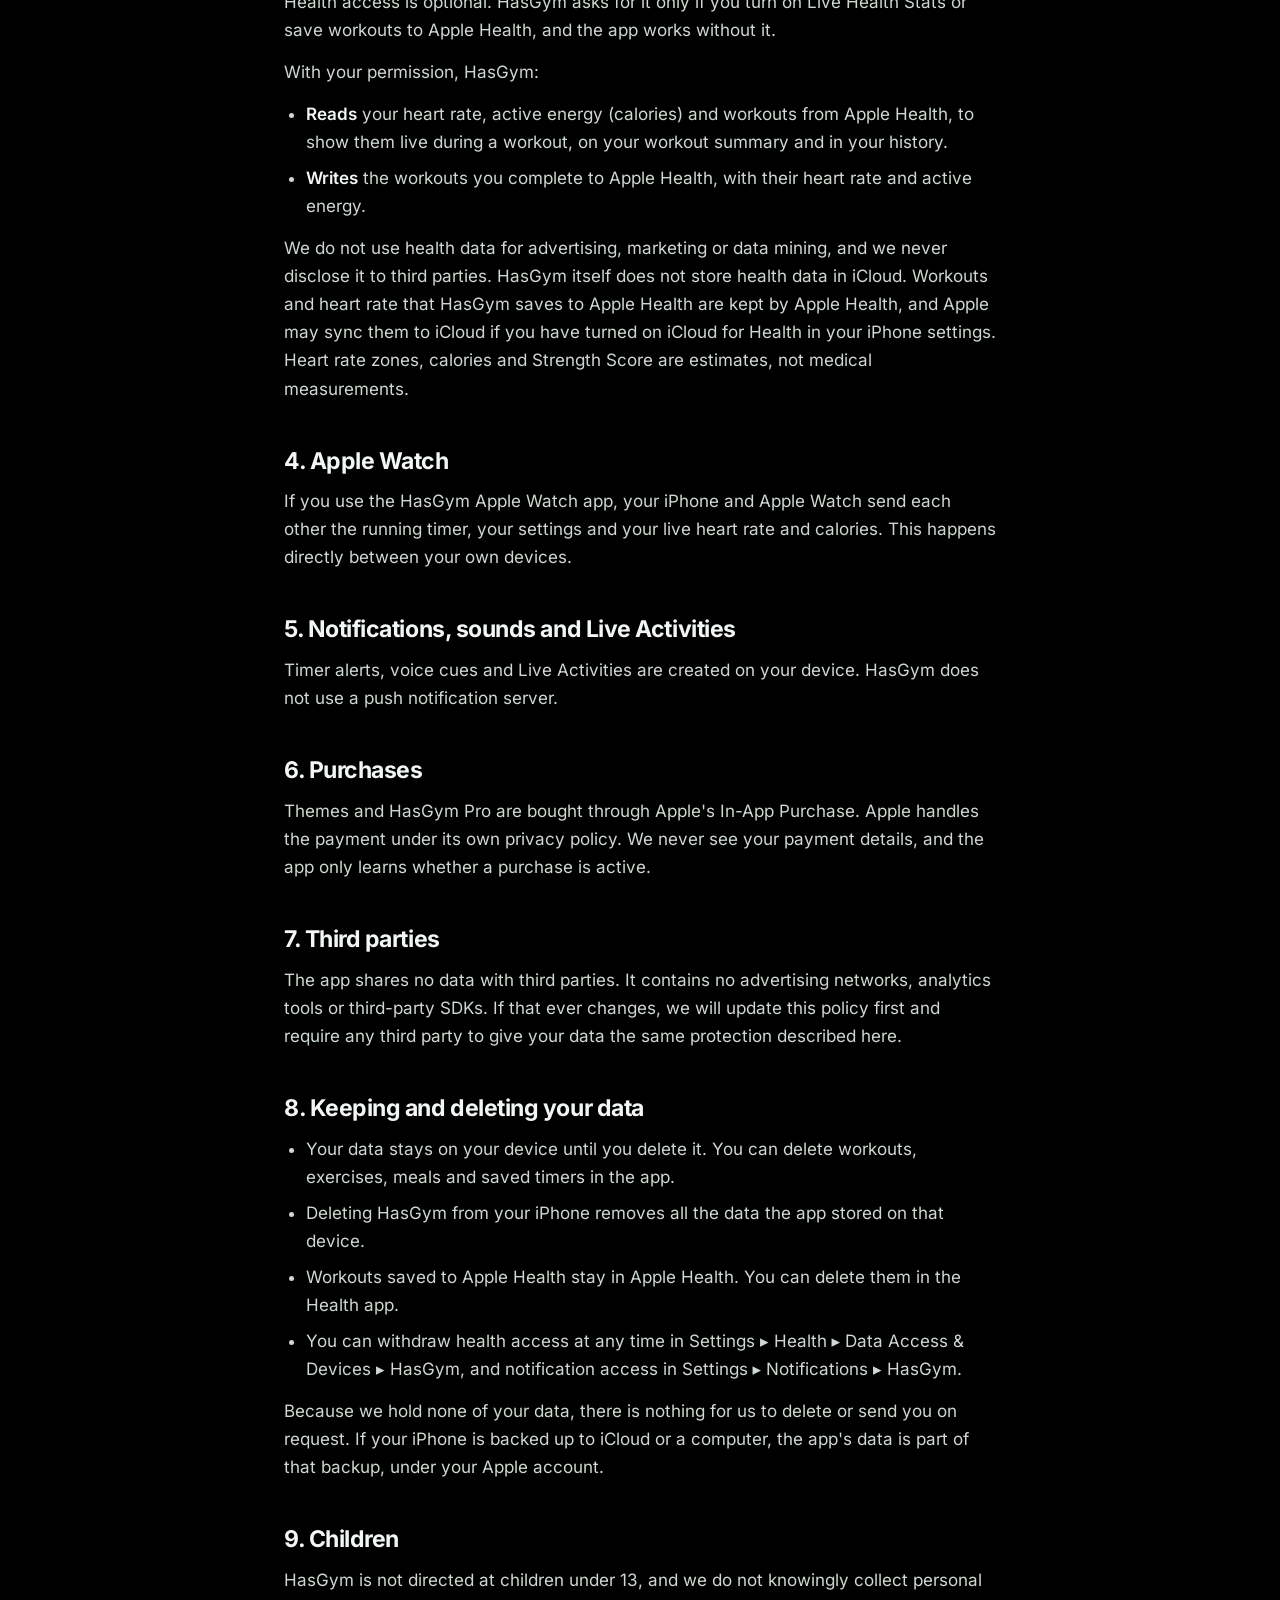
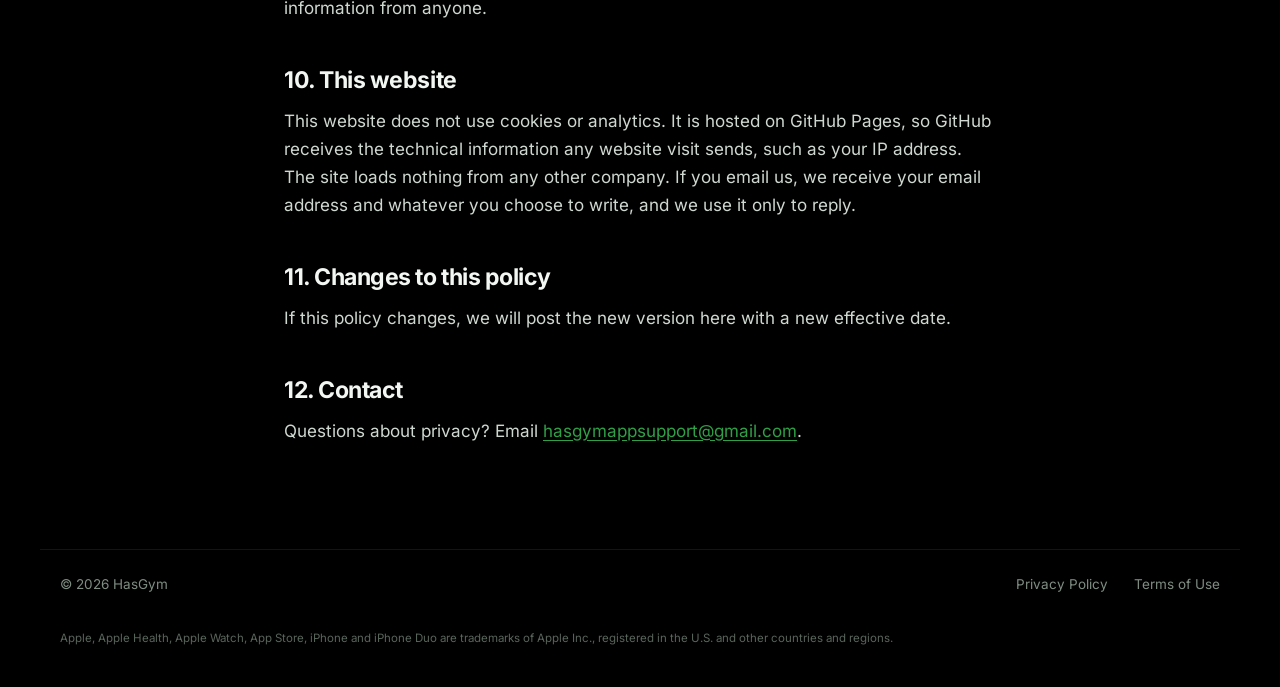
==== commit 12ff029e: "feat: serve the fonts from the site Inter, Barlow and JetBrains Mono now load from assets/fonts, so " ====
--- a/privacy-policy/index.html
+++ b/privacy-policy/index.html
@@ -3,9 +3,8 @@
 <title>Privacy Policy · HasGym</title>
 <meta name="description" content="HasGym has no accounts and no servers. Your data stays on your device and in Apple Health.">
 <meta name="theme-color" content="#000000"><link rel="icon" href="../assets/icon.png">
-<link rel="preconnect" href="https://fonts.googleapis.com"><link rel="preconnect" href="https://fonts.gstatic.com" crossorigin>
-<link href="https://fonts.googleapis.com/css2?family=Inter:wght@400;500;600;700;800&display=swap" rel="stylesheet">
-<link rel="stylesheet" href="../site.css?v=1794544384"></head><body>
+<link rel="stylesheet" href="../assets/fonts/fonts.css">
+<link rel="stylesheet" href="../site.css?v=1794545418"></head><body>
 
 <header class="hg-top scrolled"><div class="hg-w"><a class="hg-brand" href="../"><img src="../assets/icon.png" alt="">HasGym</a>
 <nav class="hg-nav hg-nav-legal" aria-label="Legal"><a href="../privacy-policy/" class="on">Privacy Policy</a><a href="../terms-of-use/">Terms of Use</a><a href="../#contact">Contact</a></nav>
@@ -66,7 +65,7 @@
 <p>HasGym is not directed at children under 13, and we do not knowingly collect personal information from anyone.</p>
 
 <h2>10. This website</h2>
-<p>This website does not use cookies or analytics. It is hosted on GitHub Pages and loads its fonts from Google Fonts, so GitHub and Google receive the technical information any website visit sends, such as your IP address. If you email us, we receive your email address and whatever you choose to write, and we use it only to reply.</p>
+<p>This website does not use cookies or analytics. It is hosted on GitHub Pages, so GitHub receives the technical information any website visit sends, such as your IP address. The site loads nothing from any other company. If you email us, we receive your email address and whatever you choose to write, and we use it only to reply.</p>
 
 <h2>11. Changes to this policy</h2>
 <p>If this policy changes, we will post the new version here with a new effective date.</p>
--- a/assets/fonts/fonts.css
+++ b/assets/fonts/fonts.css
@@ -0,0 +1,10 @@
+/* Fonts are served from this site (SIL Open Font License; see the LICENSE files beside them). */
+@font-face{font-family:"Inter";font-style:normal;font-weight:400;font-display:swap;src:url("inter-latin-400-normal.woff2") format("woff2")}
+@font-face{font-family:"Inter";font-style:normal;font-weight:500;font-display:swap;src:url("inter-latin-500-normal.woff2") format("woff2")}
+@font-face{font-family:"Inter";font-style:normal;font-weight:600;font-display:swap;src:url("inter-latin-600-normal.woff2") format("woff2")}
+@font-face{font-family:"Inter";font-style:normal;font-weight:700;font-display:swap;src:url("inter-latin-700-normal.woff2") format("woff2")}
+@font-face{font-family:"Inter";font-style:normal;font-weight:800;font-display:swap;src:url("inter-latin-800-normal.woff2") format("woff2")}
+@font-face{font-family:"Barlow";font-style:normal;font-weight:500;font-display:swap;src:url("barlow-latin-500-normal.woff2") format("woff2")}
+@font-face{font-family:"Barlow";font-style:normal;font-weight:600;font-display:swap;src:url("barlow-latin-600-normal.woff2") format("woff2")}
+@font-face{font-family:"JetBrains Mono";font-style:normal;font-weight:500;font-display:swap;src:url("jetbrains-mono-latin-500-normal.woff2") format("woff2")}
+@font-face{font-family:"JetBrains Mono";font-style:normal;font-weight:600;font-display:swap;src:url("jetbrains-mono-latin-600-normal.woff2") format("woff2")}
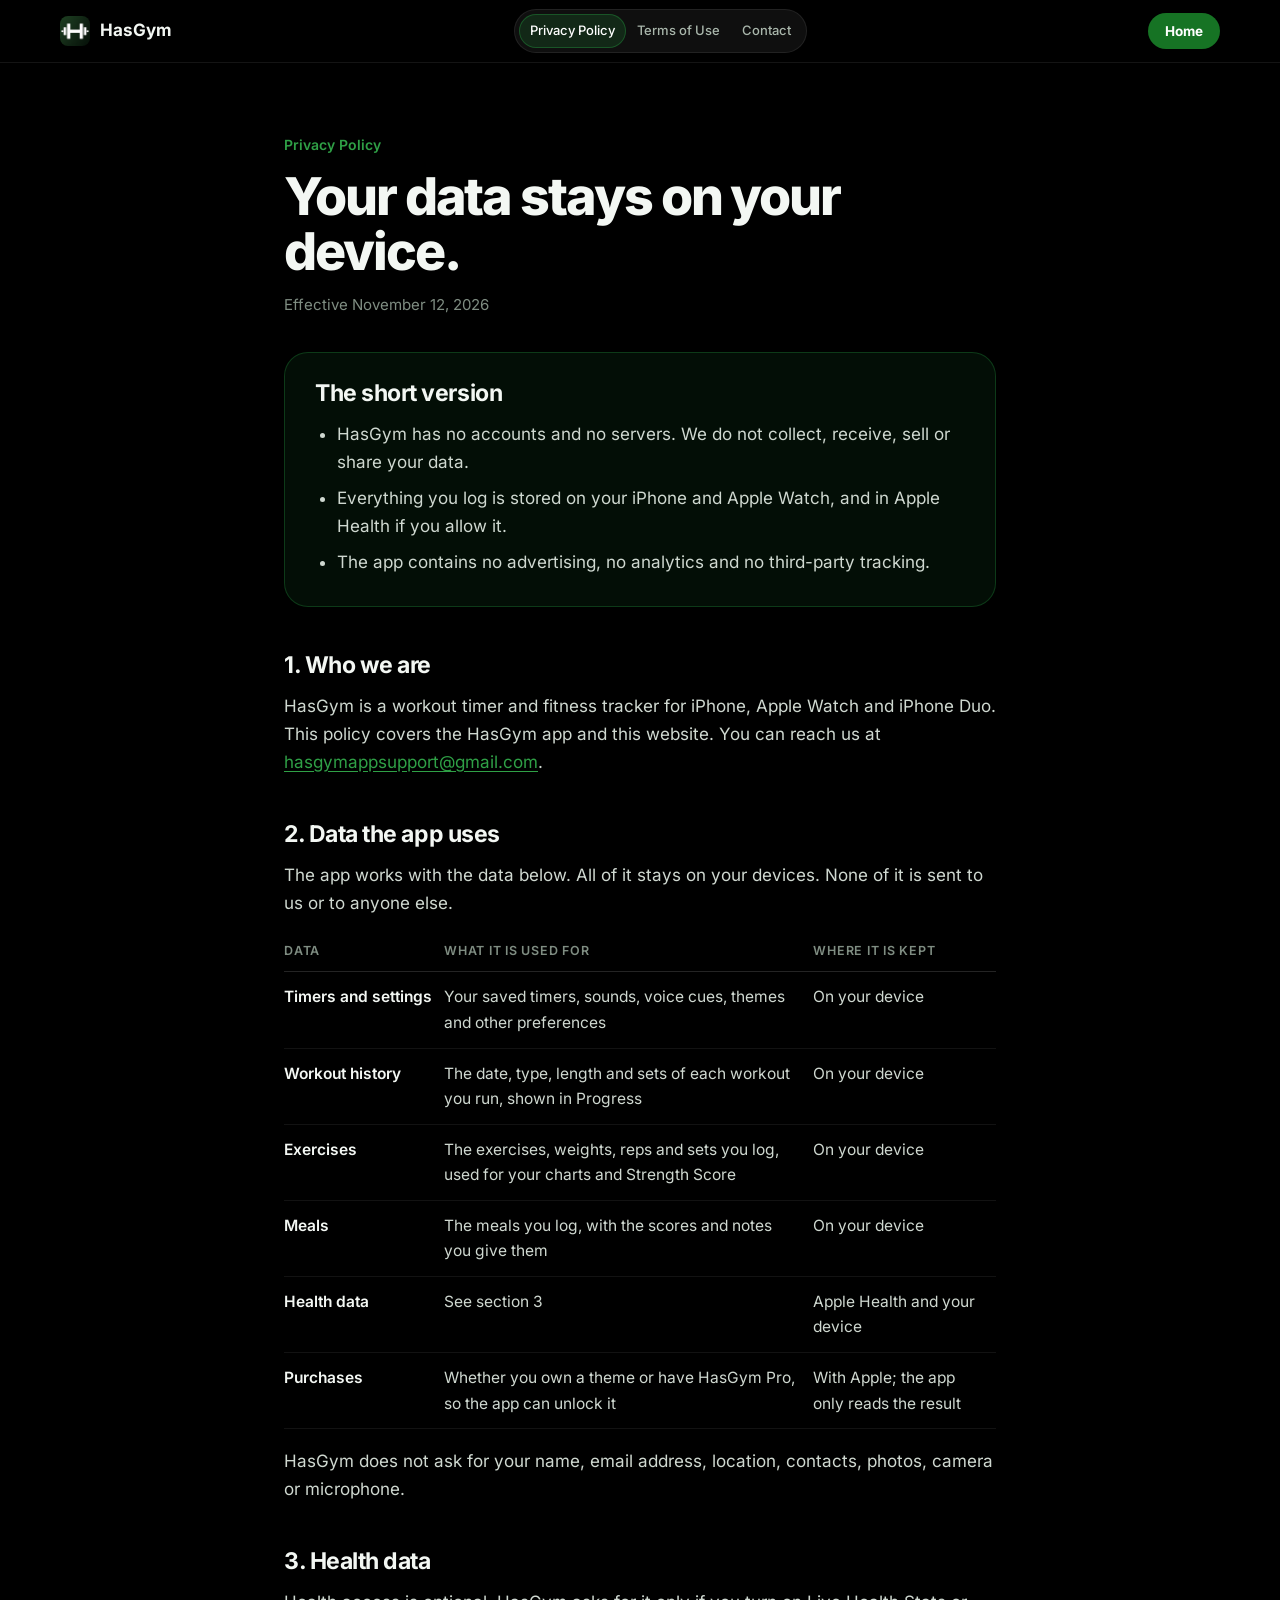
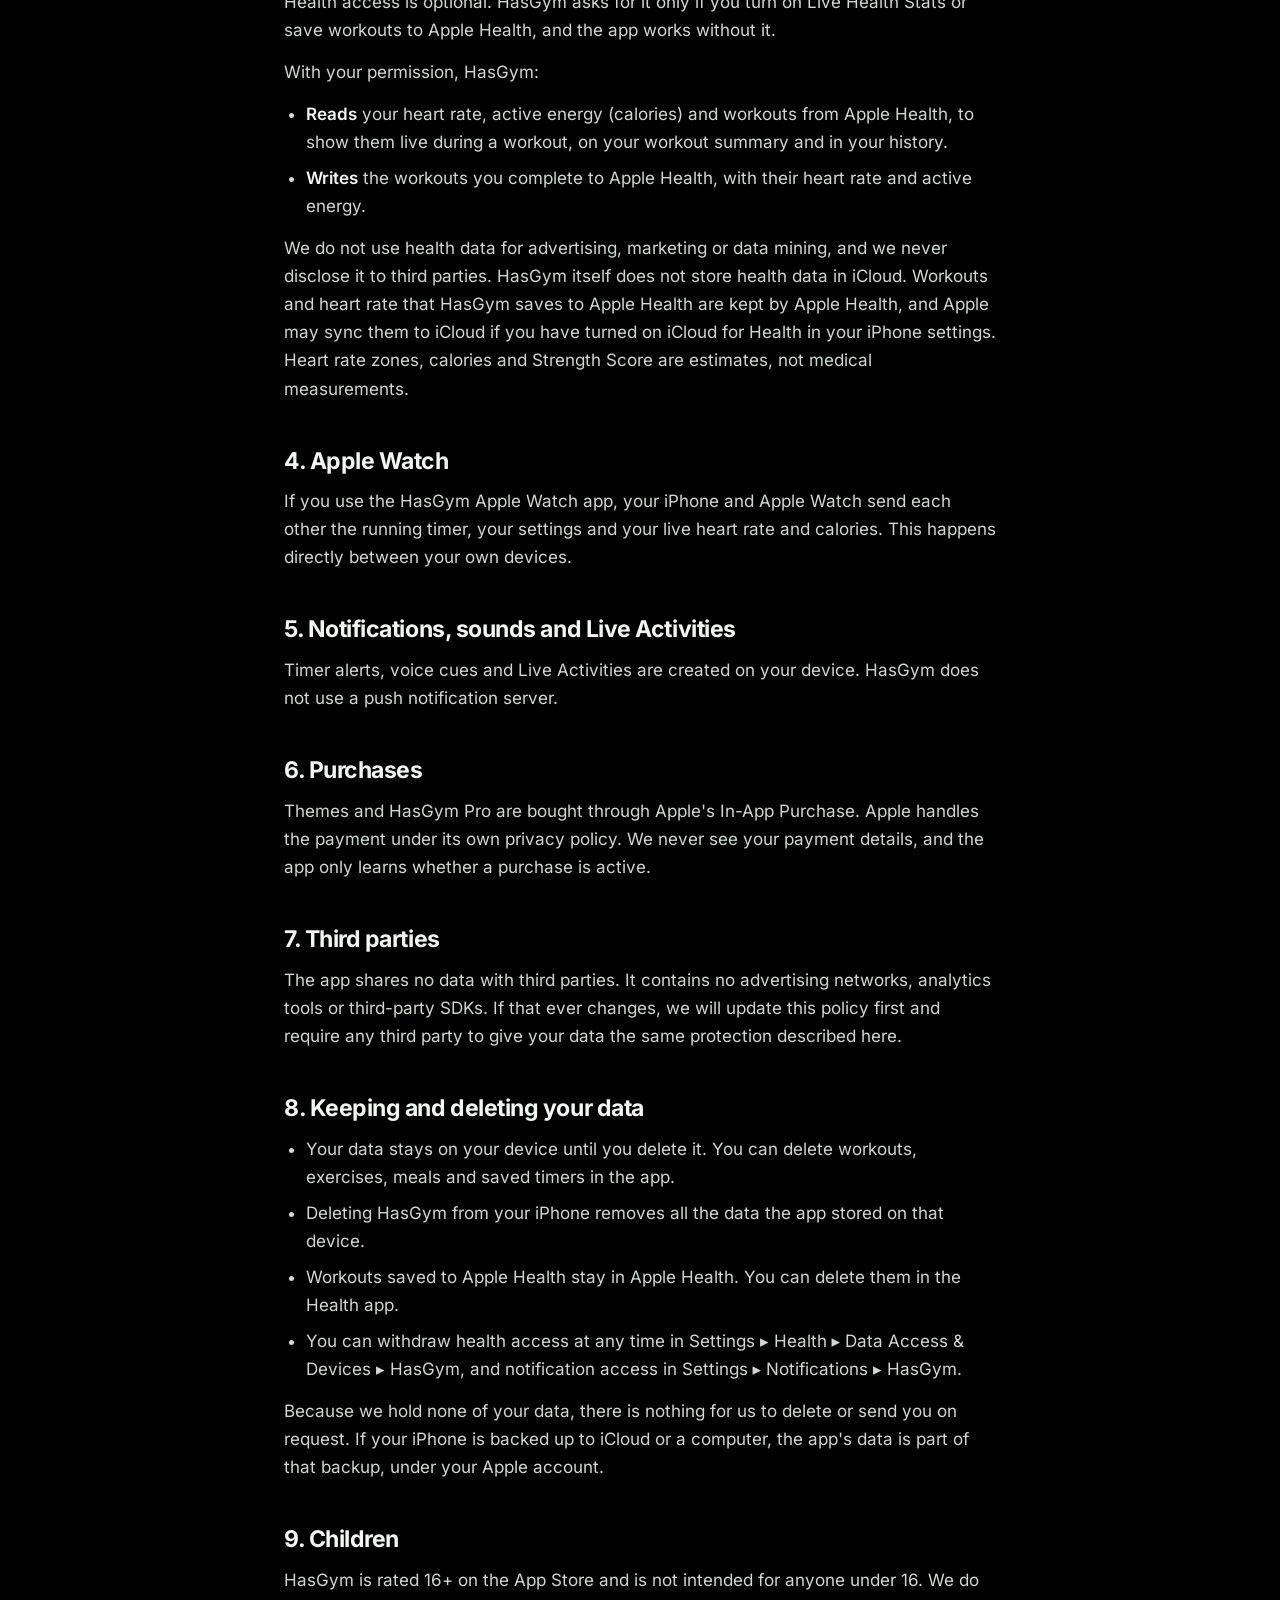
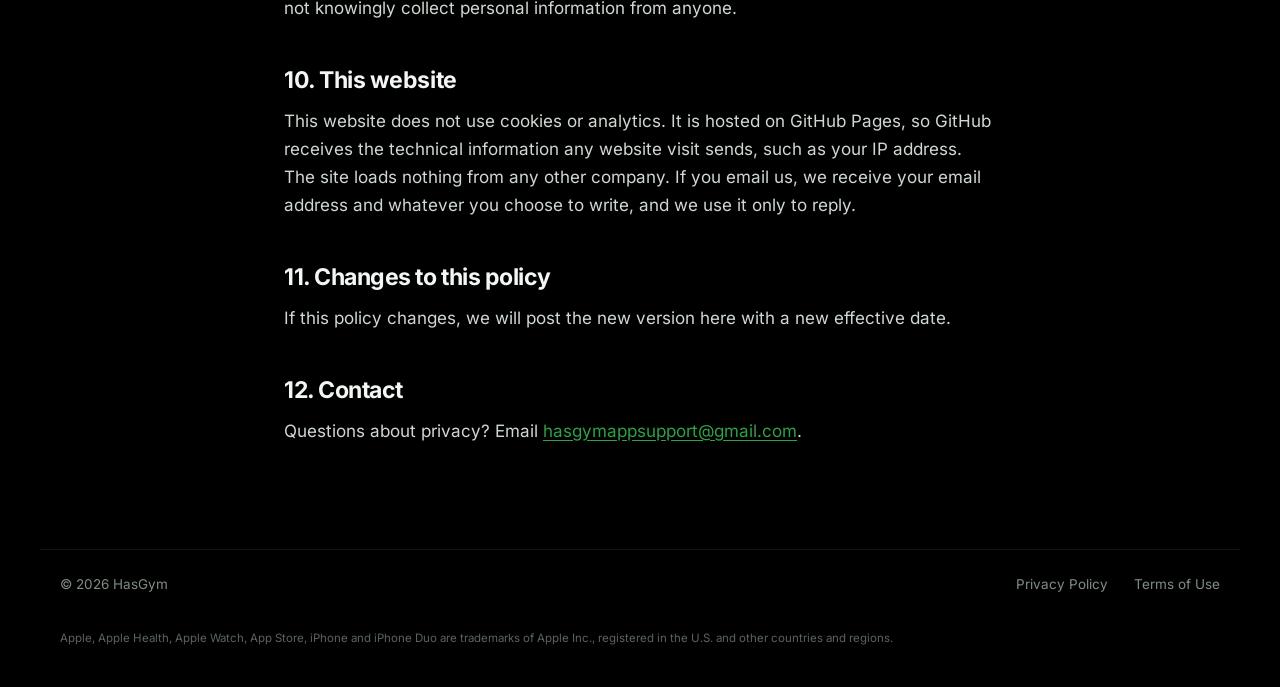
==== commit bef1856d: "docs: raise the minimum age to 16 App Store Connect rates HasGym 16+ because of its health and welln" ====
--- a/privacy-policy/index.html
+++ b/privacy-policy/index.html
@@ -4,7 +4,7 @@
 <meta name="description" content="HasGym has no accounts and no servers. Your data stays on your device and in Apple Health.">
 <meta name="theme-color" content="#000000"><link rel="icon" href="../assets/icon.png">
 <link rel="stylesheet" href="../assets/fonts/fonts.css">
-<link rel="stylesheet" href="../site.css?v=1794545418"></head><body>
+<link rel="stylesheet" href="../site.css?v=1794546132"></head><body>
 
 <header class="hg-top scrolled"><div class="hg-w"><a class="hg-brand" href="../"><img src="../assets/icon.png" alt="">HasGym</a>
 <nav class="hg-nav hg-nav-legal" aria-label="Legal"><a href="../privacy-policy/" class="on">Privacy Policy</a><a href="../terms-of-use/">Terms of Use</a><a href="../#contact">Contact</a></nav>
@@ -62,7 +62,7 @@
 <p>Because we hold none of your data, there is nothing for us to delete or send you on request. If your iPhone is backed up to iCloud or a computer, the app's data is part of that backup, under your Apple account.</p>
 
 <h2>9. Children</h2>
-<p>HasGym is not directed at children under 13, and we do not knowingly collect personal information from anyone.</p>
+<p>HasGym is rated 16+ on the App Store and is not intended for anyone under 16. We do not knowingly collect personal information from anyone.</p>
 
 <h2>10. This website</h2>
 <p>This website does not use cookies or analytics. It is hosted on GitHub Pages, so GitHub receives the technical information any website visit sends, such as your IP address. The site loads nothing from any other company. If you email us, we receive your email address and whatever you choose to write, and we use it only to reply.</p>
--- a/site.css
+++ b/site.css
@@ -186,3 +186,7 @@
 .hg-legal td{padding:12px 12px 12px 0;border-bottom:1px solid rgba(255,255,255,.07);vertical-align:top}
 .hg-legal td:first-child{color:#f3f7f3;font-weight:600;white-space:nowrap}
 .hg-nav-legal a.on{background:rgba(34,140,58,.2);box-shadow:inset 0 0 0 1px rgba(34,140,58,.45)}
+/* before launch: a plain "coming soon" button; Apple's badge must not be dimmed or altered */
+.hg-soon{display:inline-flex;flex-direction:column;justify-content:center;height:55px;margin:14px;padding:0 22px;border-radius:10px;border:1px solid rgba(255,255,255,.25);background:rgba(255,255,255,.06);color:#a9b6ab;line-height:1.15;text-align:left;cursor:default}
+.hg-soon small{font-size:11.5px;font-weight:500}.hg-soon b{font-size:19px;color:#d5ddd6;font-weight:600}
+.hg-dl-soon{background:#1f2a22;color:#6f7d72;cursor:default}
